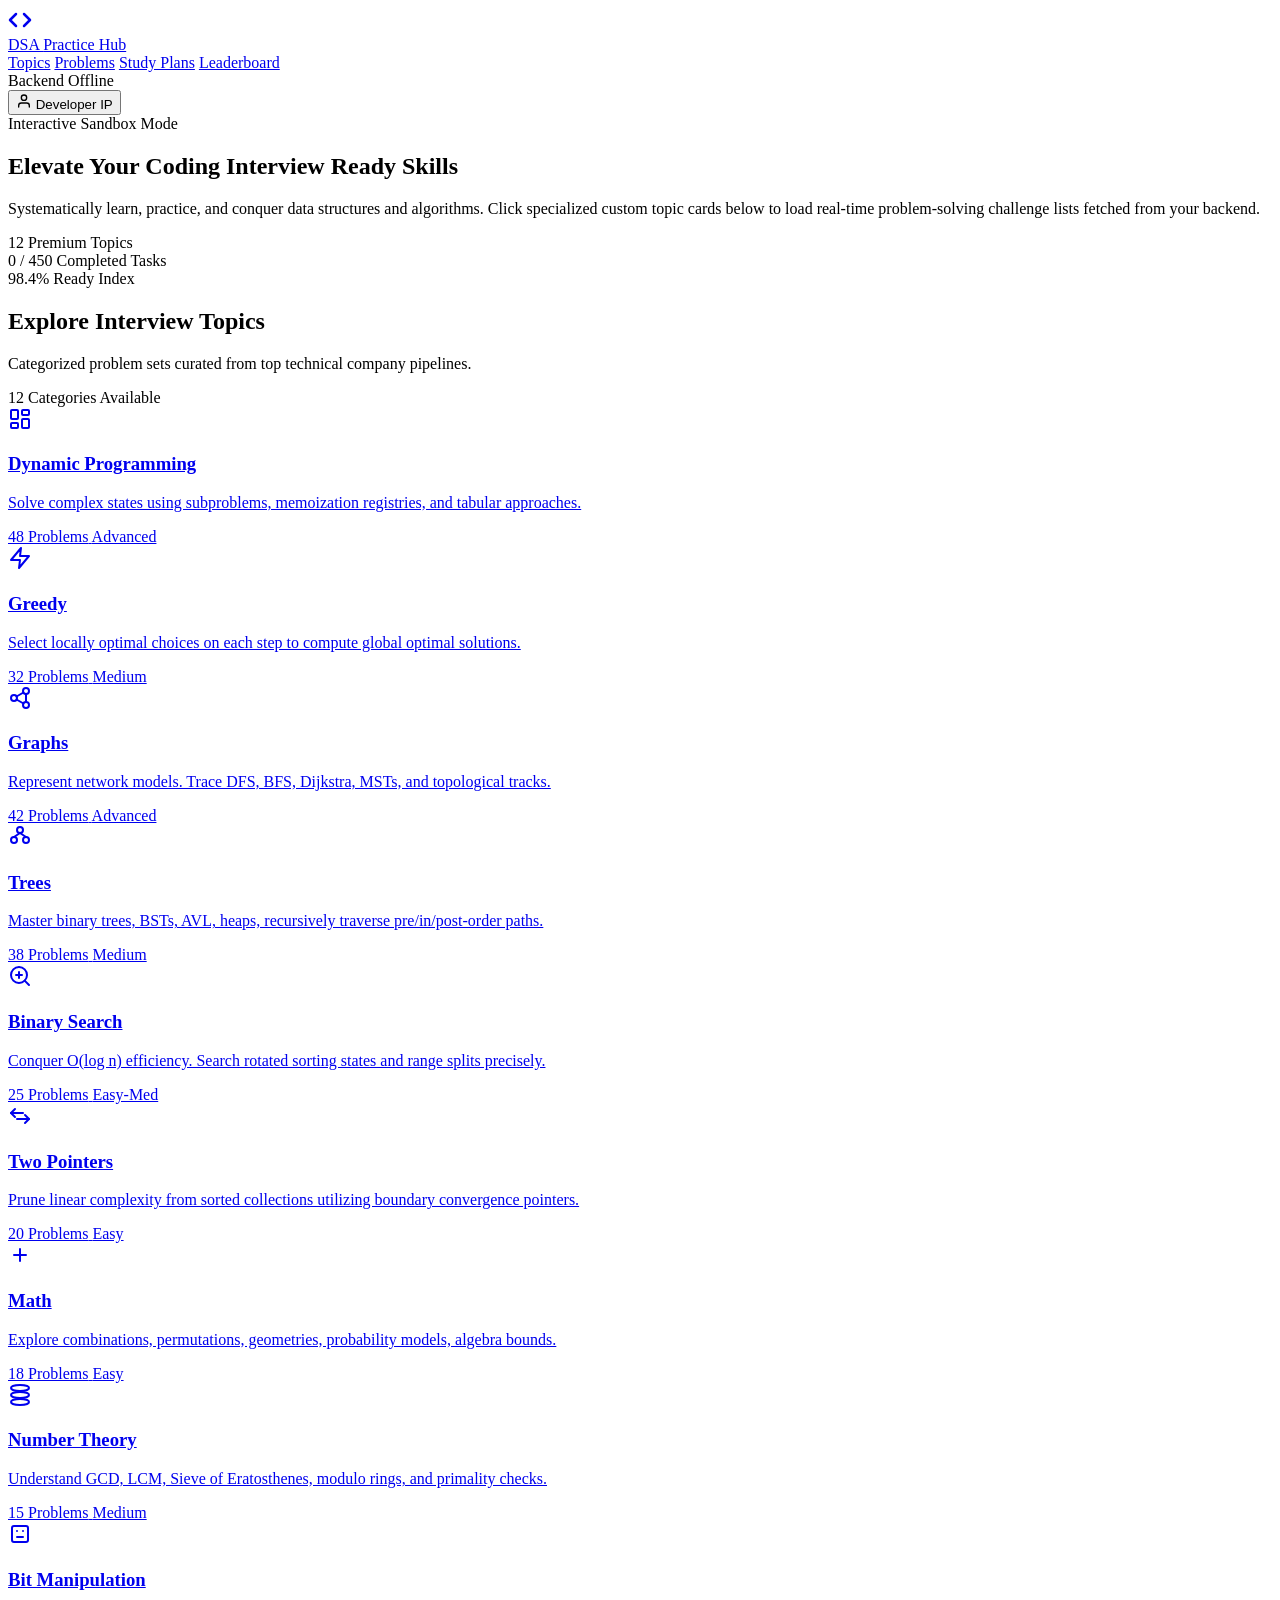
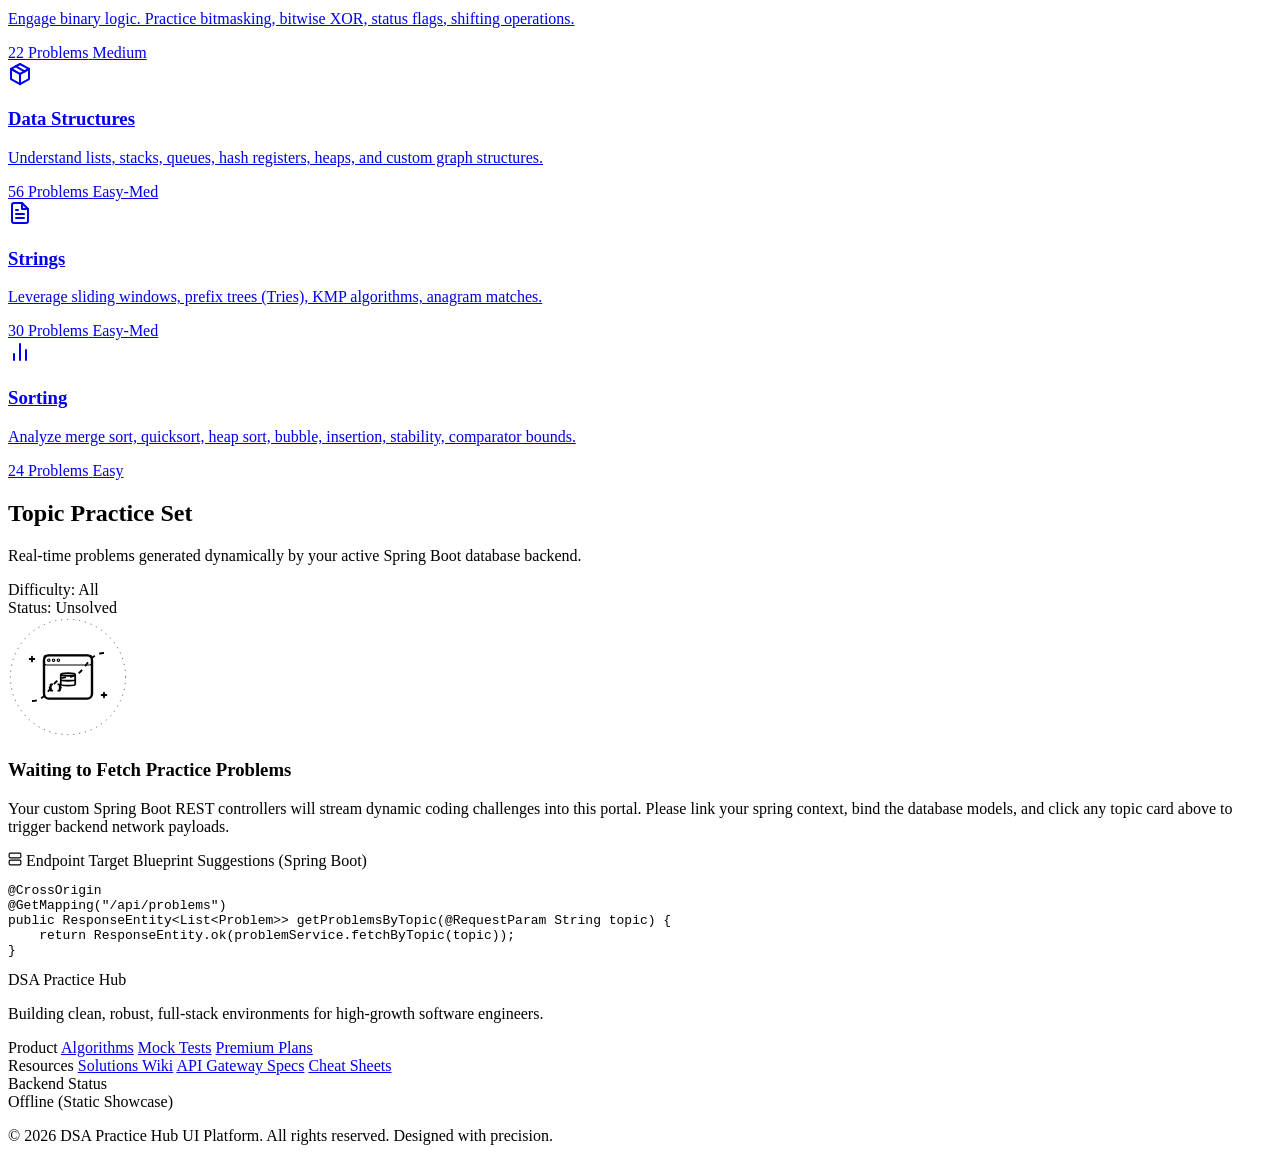
==== src/main/resources/static/index.html @ 8b7b9cf3 "Frontend Loaded" ====
<!DOCTYPE html>
<html lang="en">
<head>
  <meta charset="UTF-8">
  <meta name="viewport" content="width=device-width, initial-scale=1.0">
  <title>DSA Practice Hub | Master Coding Interviews</title>
  <link rel="stylesheet" href="/css/style.css">
  <!-- Google Fonts for elite typography -->
  <link rel="preconnect" href="https://fonts.googleapis.com">
  <link rel="preconnect" href="https://fonts.gstatic.com" crossorigin>
  <link href="https://fonts.googleapis.com/css2?family=Plus+Jakarta+Sans:wght@400;500;600;700;800&family=JetBrains+Mono:wght@400;500;600&display=swap" rel="stylesheet">
</head>
<body>

  <!-- Header Navigation -->
  <header class="app-header" id="app-header">
    <div class="header-container">
      <a href="#" class="logo-link">
        <div class="logo-icon">
          <svg viewBox="0 0 24 24" width="24" height="24" fill="none" stroke="currentColor" stroke-width="2.5" stroke-linecap="round" stroke-linejoin="round">
            <polyline points="16 18 22 12 16 6"></polyline>
            <polyline points="8 6 2 12 8 18"></polyline>
          </svg>
        </div>
        <span class="logo-text">DSA <span class="logo-highlight">Practice Hub</span></span>
      </a>

      <nav class="nav-links">
        <a href="#topics" class="nav-item active">Topics</a>
        <a href="#problems" class="nav-item">Problems</a>
        <a href="#" class="nav-item">Study Plans</a>
        <a href="#" class="nav-item">Leaderboard</a>
      </nav>

      <div class="header-actions">
        <div class="status-indicator">
          <span class="status-dot"></span>
          <span class="status-label">Backend Offline</span>
        </div>
        <button class="action-btn" id="profile-placeholder-btn">
          <svg viewBox="0 0 24 24" width="16" height="16" fill="none" stroke="currentColor" stroke-width="2" stroke-linecap="round" stroke-linejoin="round">
            <path d="M20 21v-2a4 4 0 0 0-4-4H8a4 4 0 0 0-4 4v2"></path>
            <circle cx="12" cy="7" r="4"></circle>
          </svg>
          <span>Developer IP</span>
        </button>
      </div>
    </div>
  </header>

  <!-- Hero Section -->
  <section class="hero-section" id="hero-section">
    <div class="hero-grid-bg"></div>
    <div class="hero-container">
      <div class="hero-badge">
        <span class="badge-dot"></span>
        <span class="badge-text">Interactive Sandbox Mode</span>
      </div>
      <h1 class="hero-title">Elevate Your Coding <span class="text-gradient">Interview Ready</span> Skills</h1>
      <p class="hero-subtitle">Systematically learn, practice, and conquer data structures and algorithms. Click specialized custom topic cards below to load real-time problem-solving challenge lists fetched from your backend.</p>
      
      <div class="hero-metrics">
        <div class="metric-card">
          <span class="metric-value">12</span>
          <span class="metric-label">Premium Topics</span>
        </div>
        <div class="metric-card">
          <span class="metric-value">0 / 450</span>
          <span class="metric-label">Completed Tasks</span>
        </div>
        <div class="metric-card">
          <span class="metric-value">98.4%</span>
          <span class="metric-label">Ready Index</span>
        </div>
      </div>
    </div>
  </section>

  <!-- Main Content Dashboard -->
  <main class="dashboard-main" id="dashboard-main">
    
    <!-- Topics Grid Section -->
    <section class="section-container" id="topics">
      <div class="section-header">
        <div>
          <h2 class="section-title">Explore Interview Topics</h2>
          <p class="section-tagline">Categorized problem sets curated from top technical company pipelines.</p>
        </div>
        <div class="section-badge">12 Categories Available</div>
      </div>

      <div class="topics-grid">
        <!-- 1. Dynamic Programming -->
        <a href="#problems" class="topic-card" id="topic-dp">
          <div class="card-glow"></div>
          <div class="card-icon-wrapper" style="--accent-color: var(--color-blue)">
            <svg viewBox="0 0 24 24" width="24" height="24" fill="none" stroke="currentColor" stroke-width="2" stroke-linecap="round" stroke-linejoin="round">
              <rect x="3" y="3" width="7" height="9" rx="1"></rect>
              <rect x="14" y="3" width="7" height="5" rx="1"></rect>
              <rect x="14" y="12" width="7" height="9" rx="1"></rect>
              <rect x="3" y="16" width="7" height="5" rx="1"></rect>
            </svg>
          </div>
          <h3 class="topic-title">Dynamic Programming</h3>
          <p class="topic-description">Solve complex states using subproblems, memoization registries, and tabular approaches.</p>
          <div class="topic-meta">
            <span class="problem-count">48 Problems</span>
            <span class="difficulty-indicator hard">Advanced</span>
          </div>
        </a>

        <!-- 2. Greedy -->
        <a href="#problems" class="topic-card" id="topic-greedy">
          <div class="card-glow"></div>
          <div class="card-icon-wrapper" style="--accent-color: var(--color-violet)">
            <svg viewBox="0 0 24 24" width="24" height="24" fill="none" stroke="currentColor" stroke-width="2" stroke-linecap="round" stroke-linejoin="round">
              <path d="M13 2L3 14h9l-1 8 10-12h-9l1-8z"></path>
            </svg>
          </div>
          <h3 class="topic-title">Greedy</h3>
          <p class="topic-description">Select locally optimal choices on each step to compute global optimal solutions.</p>
          <div class="topic-meta">
            <span class="problem-count">32 Problems</span>
            <span class="difficulty-indicator medium">Medium</span>
          </div>
        </a>

        <!-- 3. Graphs -->
        <a href="#problems" class="topic-card" id="topic-graphs">
          <div class="card-glow"></div>
          <div class="card-icon-wrapper" style="--accent-color: var(--color-teal)">
            <svg viewBox="0 0 24 24" width="24" height="24" fill="none" stroke="currentColor" stroke-width="2">
              <circle cx="18" cy="5" r="3" stroke-linecap="round" stroke-linejoin="round"></circle>
              <circle cx="6" cy="12" r="3" stroke-linecap="round" stroke-linejoin="round"></circle>
              <circle cx="18" cy="19" r="3" stroke-linecap="round" stroke-linejoin="round"></circle>
              <line x1="8.5" y1="10.5" x2="15.5" y2="6.5" stroke-linecap="round" stroke-linejoin="round"></line>
              <line x1="8.5" y1="13.5" x2="15.5" y2="17.5" stroke-linecap="round" stroke-linejoin="round"></line>
              <line x1="18" y1="8" x2="18" y2="16" stroke-linecap="round" stroke-linejoin="round"></line>
            </svg>
          </div>
          <h3 class="topic-title">Graphs</h3>
          <p class="topic-description">Represent network models. Trace DFS, BFS, Dijkstra, MSTs, and topological tracks.</p>
          <div class="topic-meta">
            <span class="problem-count">42 Problems</span>
            <span class="difficulty-indicator hard">Advanced</span>
          </div>
        </a>

        <!-- 4. Trees -->
        <a href="#problems" class="topic-card" id="topic-trees">
          <div class="card-glow"></div>
          <div class="card-icon-wrapper" style="--accent-color: var(--color-emerald)">
            <svg viewBox="0 0 24 24" width="24" height="24" fill="none" stroke="currentColor" stroke-width="2" stroke-linecap="round" stroke-linejoin="round">
              <circle cx="12" cy="5" r="3"></circle>
              <circle cx="6" cy="15" r="3"></circle>
              <circle cx="18" cy="15" r="3"></circle>
              <line x1="12" y1="8" x2="6" y2="12"></line>
              <line x1="12" y1="8" x2="18" y2="12"></line>
            </svg>
          </div>
          <h3 class="topic-title">Trees</h3>
          <p class="topic-description">Master binary trees, BSTs, AVL, heaps, recursively traverse pre/in/post-order paths.</p>
          <div class="topic-meta">
            <span class="problem-count">38 Problems</span>
            <span class="difficulty-indicator medium">Medium</span>
          </div>
        </a>

        <!-- 5. Binary Search -->
        <a href="#problems" class="topic-card" id="topic-binary-search">
          <div class="card-glow"></div>
          <div class="card-icon-wrapper" style="--accent-color: var(--color-orange)">
            <svg viewBox="0 0 24 24" width="24" height="24" fill="none" stroke="currentColor" stroke-width="2" stroke-linecap="round" stroke-linejoin="round">
              <circle cx="11" cy="11" r="8"></circle>
              <line x1="21" y1="21" x2="16.65" y2="16.65"></line>
              <line x1="11" y1="8" x2="11" y2="14"></line>
              <line x1="8" y1="11" x2="14" y2="11"></line>
            </svg>
          </div>
          <h3 class="topic-title">Binary Search</h3>
          <p class="topic-description">Conquer O(log n) efficiency. Search rotated sorting states and range splits precisely.</p>
          <div class="topic-meta">
            <span class="problem-count">25 Problems</span>
            <span class="difficulty-indicator easy">Easy-Med</span>
          </div>
        </a>

        <!-- 6. Two Pointers -->
        <a href="#problems" class="topic-card" id="topic-two-pointers">
          <div class="card-glow"></div>
          <div class="card-icon-wrapper" style="--accent-color: var(--color-purple)">
            <svg viewBox="0 0 24 24" width="24" height="24" fill="none" stroke="currentColor" stroke-width="2" stroke-linecap="round" stroke-linejoin="round">
              <polyline points="17 11 21 15 17 19"></polyline>
              <line x1="21" y1="15" x2="9" y2="15"></line>
              <polyline points="7 13 3 9 7 5"></polyline>
              <line x1="3" y1="9" x2="15" y2="9"></line>
            </svg>
          </div>
          <h3 class="topic-title">Two Pointers</h3>
          <p class="topic-description">Prune linear complexity from sorted collections utilizing boundary convergence pointers.</p>
          <div class="topic-meta">
            <span class="problem-count">20 Problems</span>
            <span class="difficulty-indicator easy">Easy</span>
          </div>
        </a>

        <!-- 7. Math -->
        <a href="#problems" class="topic-card" id="topic-math">
          <div class="card-glow"></div>
          <div class="card-icon-wrapper" style="--accent-color: var(--color-pink)">
            <svg viewBox="0 0 24 24" width="24" height="24" fill="none" stroke="currentColor" stroke-width="2" stroke-linecap="round" stroke-linejoin="round">
              <line x1="18" y1="12" x2="6" y2="12"></line>
              <line x1="12" y1="6" x2="12" y2="18"></line>
            </svg>
          </div>
          <h3 class="topic-title">Math</h3>
          <p class="topic-description">Explore combinations, permutations, geometries, probability models, algebra bounds.</p>
          <div class="topic-meta">
            <span class="problem-count">18 Problems</span>
            <span class="difficulty-indicator easy">Easy</span>
          </div>
        </a>

        <!-- 8. Number Theory -->
        <a href="#problems" class="topic-card" id="topic-number-theory">
          <div class="card-glow"></div>
          <div class="card-icon-wrapper" style="--accent-color: var(--color-indigo)">
            <svg viewBox="0 0 24 24" width="24" height="24" fill="none" stroke="currentColor" stroke-width="2" stroke-linecap="round" stroke-linejoin="round">
              <ellipse cx="12" cy="5" rx="9" ry="3"></ellipse>
              <ellipse cx="12" cy="12" rx="9" ry="3"></ellipse>
              <ellipse cx="12" cy="19" rx="9" ry="3"></ellipse>
            </svg>
          </div>
          <h3 class="topic-title">Number Theory</h3>
          <p class="topic-description">Understand GCD, LCM, Sieve of Eratosthenes, modulo rings, and primality checks.</p>
          <div class="topic-meta">
            <span class="problem-count">15 Problems</span>
            <span class="difficulty-indicator medium">Medium</span>
          </div>
        </a>

        <!-- 9. Bit Manipulation -->
        <a href="#problems" class="topic-card" id="topic-bit-manipulation">
          <div class="card-glow"></div>
          <div class="card-icon-wrapper" style="--accent-color: var(--color-cyan)">
            <svg viewBox="0 0 24 24" width="24" height="24" fill="none" stroke="currentColor" stroke-width="2" stroke-linecap="round" stroke-linejoin="round">
              <rect x="4" y="4" width="16" height="16" rx="2" ry="2"></rect>
              <line x1="9" y1="9" x2="9.01" y2="9"></line>
              <line x1="15" y1="9" x2="15.01" y2="9"></line>
              <line x1="9" y1="15" x2="15" y2="15"></line>
            </svg>
          </div>
          <h3 class="topic-title">Bit Manipulation</h3>
          <p class="topic-description">Engage binary logic. Practice bitmasking, bitwise XOR, status flags, shifting operations.</p>
          <div class="topic-meta">
            <span class="problem-count">22 Problems</span>
            <span class="difficulty-indicator medium">Medium</span>
          </div>
        </a>

        <!-- 10. Data Structures -->
        <a href="#problems" class="topic-card" id="topic-data-structures">
          <div class="card-glow"></div>
          <div class="card-icon-wrapper" style="--accent-color: var(--color-rose)">
            <svg viewBox="0 0 24 24" width="24" height="24" fill="none" stroke="currentColor" stroke-width="2" stroke-linecap="round" stroke-linejoin="round">
              <line x1="16.5" y1="9.4" x2="7.5" y2="4.21"></line>
              <polygon points="12 22.08 12 12 3 6.92 3 17.08 12 22.08"></polygon>
              <polygon points="12 12 21 6.92 21 17.08 12 22.08"></polygon>
              <polygon points="12 2 3 6.92 12 12 21 6.92 12 2"></polygon>
            </svg>
          </div>
          <h3 class="topic-title">Data Structures</h3>
          <p class="topic-description">Understand lists, stacks, queues, hash registers, heaps, and custom graph structures.</p>
          <div class="topic-meta">
            <span class="problem-count">56 Problems</span>
            <span class="difficulty-indicator easy">Easy-Med</span>
          </div>
        </a>

        <!-- 11. Strings -->
        <a href="#problems" class="topic-card" id="topic-strings">
          <div class="card-glow"></div>
          <div class="card-icon-wrapper" style="--accent-color: var(--color-amber)">
            <svg viewBox="0 0 24 24" width="24" height="24" fill="none" stroke="currentColor" stroke-width="2" stroke-linecap="round" stroke-linejoin="round">
              <path d="M14 2H6a2 2 0 0 0-2 2v16a2 2 0 0 0 2 2h12a2 2 0 0 0 2-2V8z"></path>
              <polyline points="14 2 14 8 20 8"></polyline>
              <line x1="16" y1="13" x2="8" y2="13"></line>
              <line x1="16" y1="17" x2="8" y2="17"></line>
              <polyline points="10 9 9 9 8 9"></polyline>
            </svg>
          </div>
          <h3 class="topic-title">Strings</h3>
          <p class="topic-description">Leverage sliding windows, prefix trees (Tries), KMP algorithms, anagram matches.</p>
          <div class="topic-meta">
            <span class="problem-count">30 Problems</span>
            <span class="difficulty-indicator easy">Easy-Med</span>
          </div>
        </a>

        <!-- 12. Sorting -->
        <a href="#problems" class="topic-card" id="topic-sorting">
          <div class="card-glow"></div>
          <div class="card-icon-wrapper" style="--accent-color: var(--color-fuchsia)">
            <svg viewBox="0 0 24 24" width="24" height="24" fill="none" stroke="currentColor" stroke-width="2" stroke-linecap="round" stroke-linejoin="round">
              <line x1="18" y1="20" x2="18" y2="10"></line>
              <line x1="12" y1="20" x2="12" y2="4"></line>
              <line x1="6" y1="20" x2="6" y2="14"></line>
            </svg>
          </div>
          <h3 class="topic-title">Sorting</h3>
          <p class="topic-description">Analyze merge sort, quicksort, heap sort, bubble, insertion, stability, comparator bounds.</p>
          <div class="topic-meta">
            <span class="problem-count">24 Problems</span>
            <span class="difficulty-indicator easy">Easy</span>
          </div>
        </a>
      </div>
    </section>

    <!-- Empty Problems Container (Where database backend items will fetch and render) -->
    <section class="section-container" id="problems">
      <div class="section-header">
        <div>
          <h2 class="section-title">Topic Practice Set</h2>
          <p class="section-tagline">Real-time problems generated dynamically by your active Spring Boot database backend.</p>
        </div>
        <div class="problems-filter-bar">
          <div class="filter-badge passive">Difficulty: All</div>
          <div class="filter-badge passive">Status: Unsolved</div>
        </div>
      </div>

      <div class="problems-view-box">
        <div class="empty-state-card">
          <div class="empty-illustration">
            <!-- Modern code terminal illustration with connectivity lines -->
            <svg viewBox="0 0 100 100" width="120" height="120" fill="none" stroke="currentColor" class="illustration-svg">
              <!-- Grid background -->
              <circle cx="50" cy="50" r="48" stroke="var(--border-color)" stroke-dasharray="1 4" stroke-width="0.5"></circle>
              <!-- Wire connection lines -->
              <path d="M20 70 C 35 70, 35 50, 50 50" stroke="var(--text-muted)" stroke-dasharray="4 4" stroke-width="1.5"></path>
              <path d="M80 30 C 65 30, 65 50, 50 50" stroke="var(--text-muted)" stroke-dasharray="4 4" stroke-width="1.5"></path>
              
              <!-- Center Terminal Card -->
              <rect x="30" y="32" width="40" height="36" rx="4" fill="var(--bg-card)" stroke="var(--accent-dim)" stroke-width="2"></rect>
              <rect x="30" y="32" width="40" height="8" rx="2" fill="var(--bg-subtle)"></rect>
              <circle cx="34" cy="36" r="1" fill="var(--color-rose)"></circle>
              <circle cx="38" cy="36" r="1" fill="var(--color-orange)"></circle>
              <circle cx="42" cy="36" r="1" fill="var(--color-emerald)"></circle>
              
              <!-- Symbolic Database Cylinder representing the Spring Boot backend -->
              <g transform="translate(42, 45)">
                <path d="M2 3 C 2 1.5, 14 1.5, 14 3 C 14 4.5, 2 4.5, 2 3" stroke="var(--accent-bright)" stroke-width="1.5" fill="none"></path>
                <path d="M2 3 L 2 11 C 2 12.5, 14 12.5, 14 11 L 14 3" stroke="var(--accent-bright)" stroke-width="1.5" fill="none"></path>
                <path d="M2 7 C 2 8.5, 14 8.5, 14 7" stroke="var(--accent-bright)" stroke-width="1.5" fill="none"></path>
              </g>
              
              <!-- Code brackets -->
              <text x="34" y="60" font-family="monospace" font-size="6" fill="var(--accent-bright)" font-weight="bold">{ }</text>
              <!-- Sparkles -->
              <path d="M78 65 L 82 65 M 80 63 L 80 67" stroke="var(--color-orange)" stroke-width="1.5" stroke-linecap="round"></path>
              <path d="M18 35 L 22 35 M 20 33 L 20 37" stroke="var(--color-blue)" stroke-width="1.5" stroke-linecap="round"></path>
            </svg>
          </div>
          
          <h3 class="empty-title">Waiting to Fetch Practice Problems</h3>
          <p class="empty-description">
            Your custom Spring Boot REST controllers will stream dynamic coding challenges into this portal. Please link your spring context, bind the database models, and click any topic card above to trigger backend network payloads.
          </p>
          
          <div class="backend-instruction-box">
            <div class="box-header">
              <svg viewBox="0 0 24 24" width="14" height="14" fill="none" stroke="currentColor" stroke-width="2">
                <rect x="2" y="2" width="20" height="8" rx="2" ry="2"></rect>
                <rect x="2" y="14" width="20" height="8" rx="2" ry="2"></rect>
                <line x1="6" y1="6" x2="6.01" y2="6"></line>
                <line x1="6" y1="18" x2="6.01" y2="18"></line>
              </svg>
              <span>Endpoint Target Blueprint Suggestions (Spring Boot)</span>
            </div>
            <div class="code-snippet-block">
<pre><code><span class="code-annotation">@CrossOrigin</span>
<span class="code-keyword">@GetMapping</span>(<span class="code-string">"/api/problems"</span>)
<span class="code-keyword">public</span> ResponseEntity&lt;List&lt;Problem&gt;&gt; <span class="code-function">getProblemsByTopic</span>(<span class="code-annotation">@RequestParam</span> String topic) {
    <span class="code-keyword">return</span> ResponseEntity.ok(problemService.fetchByTopic(topic));
}</code></pre>
            </div>
          </div>
        </div>
      </div>
    </section>

  </main>

  <!-- Footer Navigation Details -->
  <footer class="app-footer">
    <div class="footer-container">
      <div class="footer-branding">
        <span class="logo-text footer-logo">DSA <span class="logo-highlight">Practice Hub</span></span>
        <p class="footer-tagline">Building clean, robust, full-stack environments for high-growth software engineers.</p>
      </div>
      <div class="footer-links">
        <div class="footer-col">
          <span class="col-title">Product</span>
          <a href="#" class="footer-link">Algorithms</a>
          <a href="#" class="footer-link">Mock Tests</a>
          <a href="#" class="footer-link">Premium Plans</a>
        </div>
        <div class="footer-col">
          <span class="col-title">Resources</span>
          <a href="#" class="footer-link">Solutions Wiki</a>
          <a href="#" class="footer-link">API Gateway Specs</a>
          <a href="#" class="footer-link">Cheat Sheets</a>
        </div>
        <div class="footer-col">
          <span class="col-title">Backend Status</span>
          <div class="status-indicator">
            <span class="status-dot"></span>
            <span class="status-label">Offline (Static Showcase)</span>
          </div>
        </div>
      </div>
    </div>
    <div class="footer-bottom">
      <p>&copy; 2026 DSA Practice Hub UI Platform. All rights reserved. Designed with precision.</p>
    </div>
  </footer>

</body>
</html>
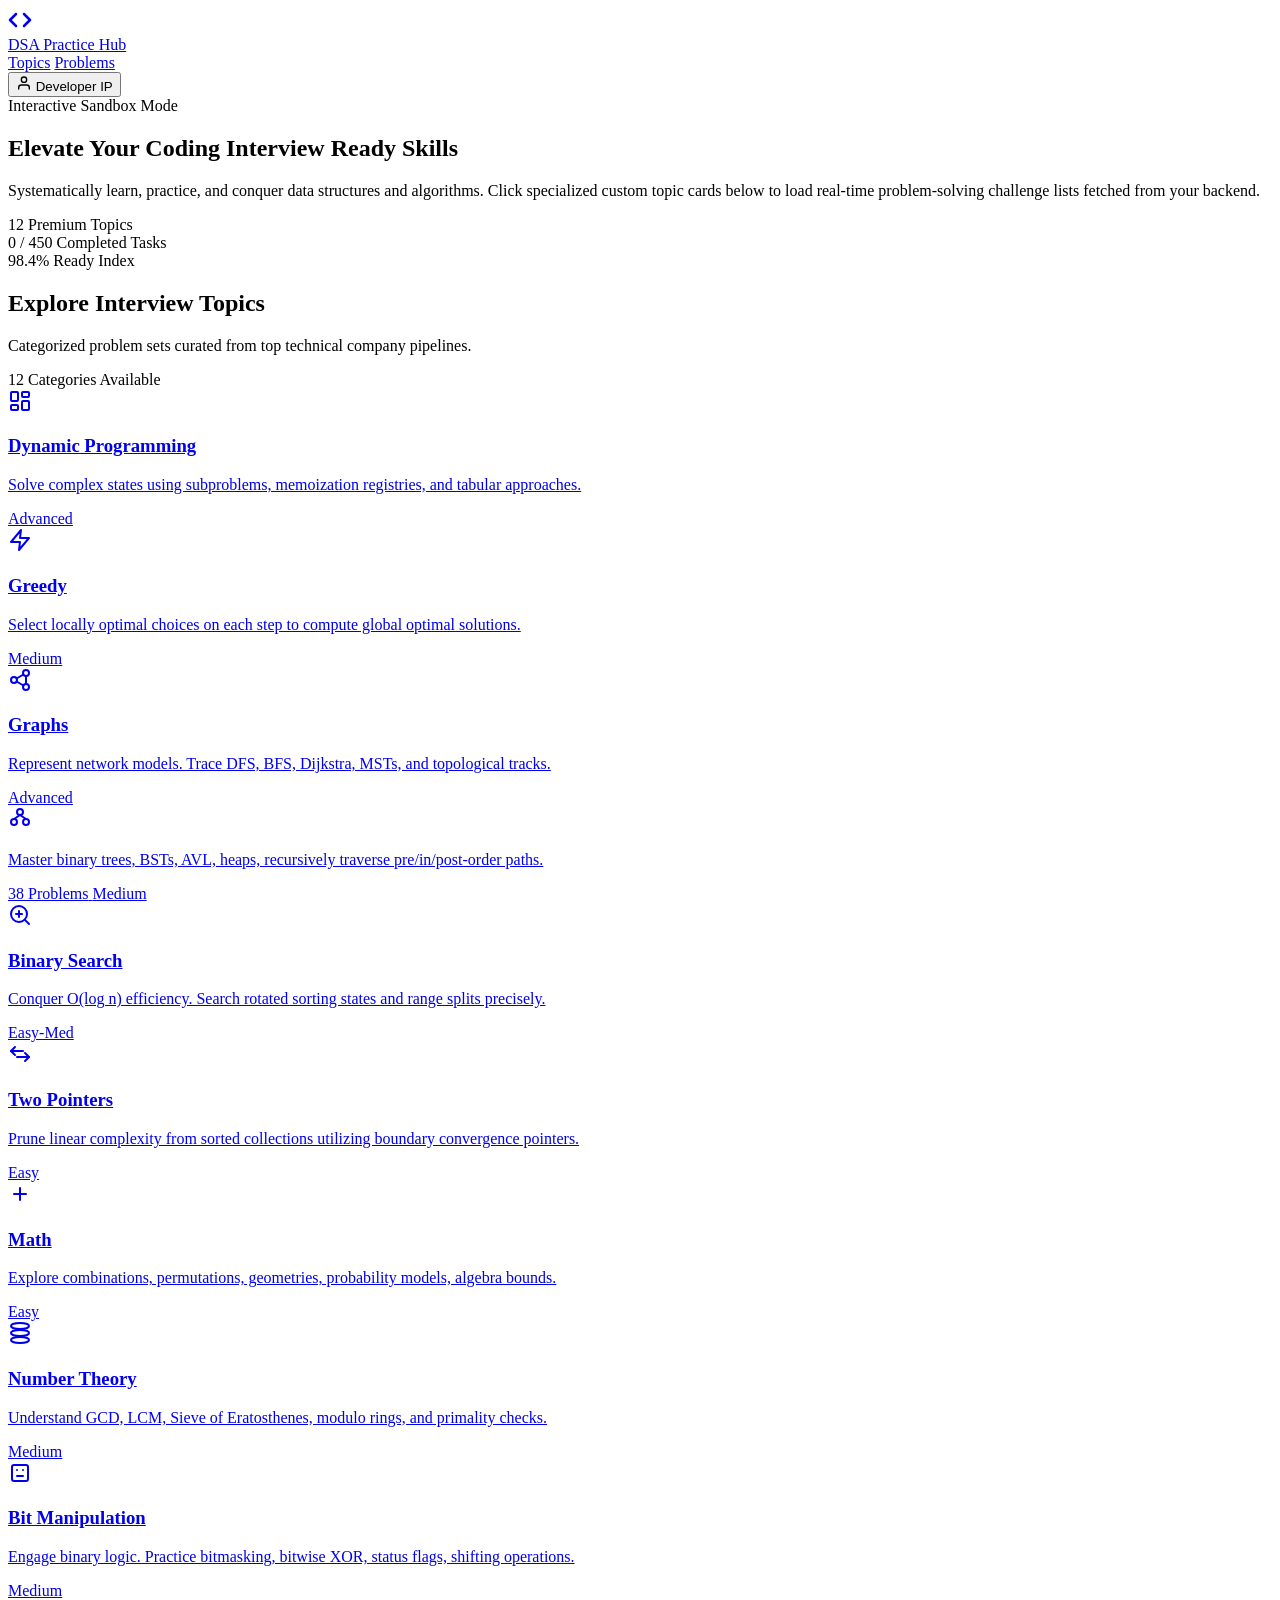
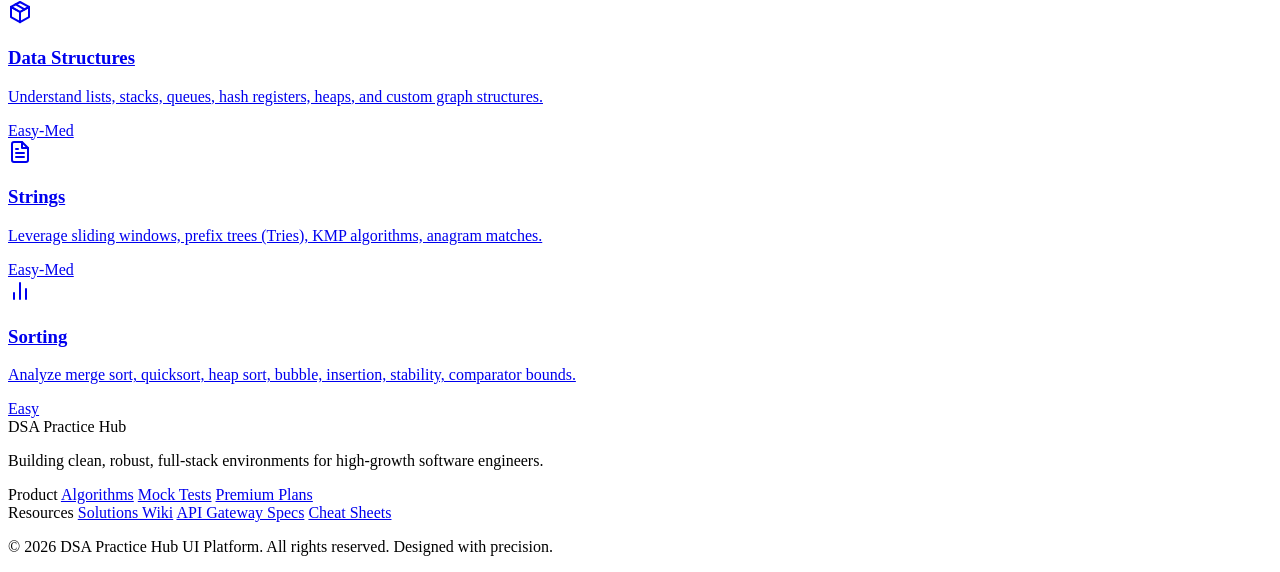
==== commit aac8eff0: "Frontend Organised" ====
--- a/src/main/resources/static/index.html
+++ b/src/main/resources/static/index.html
@@ -26,17 +26,11 @@
       </a>
 
       <nav class="nav-links">
-        <a href="#topics" class="nav-item active">Topics</a>
-        <a href="#problems" class="nav-item">Problems</a>
-        <a href="#" class="nav-item">Study Plans</a>
-        <a href="#" class="nav-item">Leaderboard</a>
+        <a href="/" class="nav-item active">Topics</a>
+        <a href="/problems.html" class="nav-item">Problems</a>
       </nav>
 
       <div class="header-actions">
-        <div class="status-indicator">
-          <span class="status-dot"></span>
-          <span class="status-label">Backend Offline</span>
-        </div>
         <button class="action-btn" id="profile-placeholder-btn">
           <svg viewBox="0 0 24 24" width="16" height="16" fill="none" stroke="currentColor" stroke-width="2" stroke-linecap="round" stroke-linejoin="round">
             <path d="M20 21v-2a4 4 0 0 0-4-4H8a4 4 0 0 0-4 4v2"></path>
@@ -91,7 +85,7 @@
 
       <div class="topics-grid">
         <!-- 1. Dynamic Programming -->
-        <a href="#problems" class="topic-card" id="topic-dp">
+        <a href="/dynamic-programming.html" class="topic-card" id="topic-dp">
           <div class="card-glow"></div>
           <div class="card-icon-wrapper" style="--accent-color: var(--color-blue)">
             <svg viewBox="0 0 24 24" width="24" height="24" fill="none" stroke="currentColor" stroke-width="2" stroke-linecap="round" stroke-linejoin="round">
@@ -104,13 +98,12 @@
           <h3 class="topic-title">Dynamic Programming</h3>
           <p class="topic-description">Solve complex states using subproblems, memoization registries, and tabular approaches.</p>
           <div class="topic-meta">
-            <span class="problem-count">48 Problems</span>
             <span class="difficulty-indicator hard">Advanced</span>
           </div>
         </a>
 
         <!-- 2. Greedy -->
-        <a href="#problems" class="topic-card" id="topic-greedy">
+        <a href="/greedy.html" class="topic-card" id="topic-greedy">
           <div class="card-glow"></div>
           <div class="card-icon-wrapper" style="--accent-color: var(--color-violet)">
             <svg viewBox="0 0 24 24" width="24" height="24" fill="none" stroke="currentColor" stroke-width="2" stroke-linecap="round" stroke-linejoin="round">
@@ -120,13 +113,12 @@
           <h3 class="topic-title">Greedy</h3>
           <p class="topic-description">Select locally optimal choices on each step to compute global optimal solutions.</p>
           <div class="topic-meta">
-            <span class="problem-count">32 Problems</span>
             <span class="difficulty-indicator medium">Medium</span>
           </div>
         </a>
 
         <!-- 3. Graphs -->
-        <a href="#problems" class="topic-card" id="topic-graphs">
+        <a href="/graphs.html" class="topic-card" id="topic-graphs">
           <div class="card-glow"></div>
           <div class="card-icon-wrapper" style="--accent-color: var(--color-teal)">
             <svg viewBox="0 0 24 24" width="24" height="24" fill="none" stroke="currentColor" stroke-width="2">
@@ -141,13 +133,12 @@
           <h3 class="topic-title">Graphs</h3>
           <p class="topic-description">Represent network models. Trace DFS, BFS, Dijkstra, MSTs, and topological tracks.</p>
           <div class="topic-meta">
-            <span class="problem-count">42 Problems</span>
             <span class="difficulty-indicator hard">Advanced</span>
           </div>
         </a>
 
         <!-- 4. Trees -->
-        <a href="#problems" class="topic-card" id="topic-trees">
+        <a href="/trees.html" class="topic-card" id="topic-trees">
           <div class="card-glow"></div>
           <div class="card-icon-wrapper" style="--accent-color: var(--color-emerald)">
             <svg viewBox="0 0 24 24" width="24" height="24" fill="none" stroke="currentColor" stroke-width="2" stroke-linecap="round" stroke-linejoin="round">
@@ -158,7 +149,6 @@
               <line x1="12" y1="8" x2="18" y2="12"></line>
             </svg>
           </div>
-          <h3 class="topic-title">Trees</h3>
           <p class="topic-description">Master binary trees, BSTs, AVL, heaps, recursively traverse pre/in/post-order paths.</p>
           <div class="topic-meta">
             <span class="problem-count">38 Problems</span>
@@ -167,7 +157,7 @@
         </a>
 
         <!-- 5. Binary Search -->
-        <a href="#problems" class="topic-card" id="topic-binary-search">
+        <a href="/binary-search.html" class="topic-card" id="topic-binary-search">
           <div class="card-glow"></div>
           <div class="card-icon-wrapper" style="--accent-color: var(--color-orange)">
             <svg viewBox="0 0 24 24" width="24" height="24" fill="none" stroke="currentColor" stroke-width="2" stroke-linecap="round" stroke-linejoin="round">
@@ -180,13 +170,12 @@
           <h3 class="topic-title">Binary Search</h3>
           <p class="topic-description">Conquer O(log n) efficiency. Search rotated sorting states and range splits precisely.</p>
           <div class="topic-meta">
-            <span class="problem-count">25 Problems</span>
             <span class="difficulty-indicator easy">Easy-Med</span>
           </div>
         </a>
 
         <!-- 6. Two Pointers -->
-        <a href="#problems" class="topic-card" id="topic-two-pointers">
+        <a href="/two-pointers.html" class="topic-card" id="topic-two-pointers">
           <div class="card-glow"></div>
           <div class="card-icon-wrapper" style="--accent-color: var(--color-purple)">
             <svg viewBox="0 0 24 24" width="24" height="24" fill="none" stroke="currentColor" stroke-width="2" stroke-linecap="round" stroke-linejoin="round">
@@ -199,13 +188,12 @@
           <h3 class="topic-title">Two Pointers</h3>
           <p class="topic-description">Prune linear complexity from sorted collections utilizing boundary convergence pointers.</p>
           <div class="topic-meta">
-            <span class="problem-count">20 Problems</span>
             <span class="difficulty-indicator easy">Easy</span>
           </div>
         </a>
 
         <!-- 7. Math -->
-        <a href="#problems" class="topic-card" id="topic-math">
+        <a href="/math.html" class="topic-card" id="topic-math">
           <div class="card-glow"></div>
           <div class="card-icon-wrapper" style="--accent-color: var(--color-pink)">
             <svg viewBox="0 0 24 24" width="24" height="24" fill="none" stroke="currentColor" stroke-width="2" stroke-linecap="round" stroke-linejoin="round">
@@ -216,13 +204,12 @@
           <h3 class="topic-title">Math</h3>
           <p class="topic-description">Explore combinations, permutations, geometries, probability models, algebra bounds.</p>
           <div class="topic-meta">
-            <span class="problem-count">18 Problems</span>
             <span class="difficulty-indicator easy">Easy</span>
           </div>
         </a>
 
         <!-- 8. Number Theory -->
-        <a href="#problems" class="topic-card" id="topic-number-theory">
+        <a href="/number-theory.html" class="topic-card" id="topic-number-theory">
           <div class="card-glow"></div>
           <div class="card-icon-wrapper" style="--accent-color: var(--color-indigo)">
             <svg viewBox="0 0 24 24" width="24" height="24" fill="none" stroke="currentColor" stroke-width="2" stroke-linecap="round" stroke-linejoin="round">
@@ -234,13 +221,12 @@
           <h3 class="topic-title">Number Theory</h3>
           <p class="topic-description">Understand GCD, LCM, Sieve of Eratosthenes, modulo rings, and primality checks.</p>
           <div class="topic-meta">
-            <span class="problem-count">15 Problems</span>
             <span class="difficulty-indicator medium">Medium</span>
           </div>
         </a>
 
         <!-- 9. Bit Manipulation -->
-        <a href="#problems" class="topic-card" id="topic-bit-manipulation">
+        <a href="/bit-manipulation.html" class="topic-card" id="topic-bit-manipulation">
           <div class="card-glow"></div>
           <div class="card-icon-wrapper" style="--accent-color: var(--color-cyan)">
             <svg viewBox="0 0 24 24" width="24" height="24" fill="none" stroke="currentColor" stroke-width="2" stroke-linecap="round" stroke-linejoin="round">
@@ -253,13 +239,12 @@
           <h3 class="topic-title">Bit Manipulation</h3>
           <p class="topic-description">Engage binary logic. Practice bitmasking, bitwise XOR, status flags, shifting operations.</p>
           <div class="topic-meta">
-            <span class="problem-count">22 Problems</span>
             <span class="difficulty-indicator medium">Medium</span>
           </div>
         </a>
 
         <!-- 10. Data Structures -->
-        <a href="#problems" class="topic-card" id="topic-data-structures">
+        <a href="/data-structures.html" class="topic-card" id="topic-data-structures">
           <div class="card-glow"></div>
           <div class="card-icon-wrapper" style="--accent-color: var(--color-rose)">
             <svg viewBox="0 0 24 24" width="24" height="24" fill="none" stroke="currentColor" stroke-width="2" stroke-linecap="round" stroke-linejoin="round">
@@ -272,13 +257,12 @@
           <h3 class="topic-title">Data Structures</h3>
           <p class="topic-description">Understand lists, stacks, queues, hash registers, heaps, and custom graph structures.</p>
           <div class="topic-meta">
-            <span class="problem-count">56 Problems</span>
             <span class="difficulty-indicator easy">Easy-Med</span>
           </div>
         </a>
 
         <!-- 11. Strings -->
-        <a href="#problems" class="topic-card" id="topic-strings">
+        <a href="/strings.html" class="topic-card" id="topic-strings">
           <div class="card-glow"></div>
           <div class="card-icon-wrapper" style="--accent-color: var(--color-amber)">
             <svg viewBox="0 0 24 24" width="24" height="24" fill="none" stroke="currentColor" stroke-width="2" stroke-linecap="round" stroke-linejoin="round">
@@ -292,13 +276,12 @@
           <h3 class="topic-title">Strings</h3>
           <p class="topic-description">Leverage sliding windows, prefix trees (Tries), KMP algorithms, anagram matches.</p>
           <div class="topic-meta">
-            <span class="problem-count">30 Problems</span>
             <span class="difficulty-indicator easy">Easy-Med</span>
           </div>
         </a>
 
         <!-- 12. Sorting -->
-        <a href="#problems" class="topic-card" id="topic-sorting">
+        <a href="/sorting.html" class="topic-card" id="topic-sorting">
           <div class="card-glow"></div>
           <div class="card-icon-wrapper" style="--accent-color: var(--color-fuchsia)">
             <svg viewBox="0 0 24 24" width="24" height="24" fill="none" stroke="currentColor" stroke-width="2" stroke-linecap="round" stroke-linejoin="round">
@@ -310,83 +293,9 @@
           <h3 class="topic-title">Sorting</h3>
           <p class="topic-description">Analyze merge sort, quicksort, heap sort, bubble, insertion, stability, comparator bounds.</p>
           <div class="topic-meta">
-            <span class="problem-count">24 Problems</span>
             <span class="difficulty-indicator easy">Easy</span>
           </div>
         </a>
-      </div>
-    </section>
-
-    <!-- Empty Problems Container (Where database backend items will fetch and render) -->
-    <section class="section-container" id="problems">
-      <div class="section-header">
-        <div>
-          <h2 class="section-title">Topic Practice Set</h2>
-          <p class="section-tagline">Real-time problems generated dynamically by your active Spring Boot database backend.</p>
-        </div>
-        <div class="problems-filter-bar">
-          <div class="filter-badge passive">Difficulty: All</div>
-          <div class="filter-badge passive">Status: Unsolved</div>
-        </div>
-      </div>
-
-      <div class="problems-view-box">
-        <div class="empty-state-card">
-          <div class="empty-illustration">
-            <!-- Modern code terminal illustration with connectivity lines -->
-            <svg viewBox="0 0 100 100" width="120" height="120" fill="none" stroke="currentColor" class="illustration-svg">
-              <!-- Grid background -->
-              <circle cx="50" cy="50" r="48" stroke="var(--border-color)" stroke-dasharray="1 4" stroke-width="0.5"></circle>
-              <!-- Wire connection lines -->
-              <path d="M20 70 C 35 70, 35 50, 50 50" stroke="var(--text-muted)" stroke-dasharray="4 4" stroke-width="1.5"></path>
-              <path d="M80 30 C 65 30, 65 50, 50 50" stroke="var(--text-muted)" stroke-dasharray="4 4" stroke-width="1.5"></path>
-              
-              <!-- Center Terminal Card -->
-              <rect x="30" y="32" width="40" height="36" rx="4" fill="var(--bg-card)" stroke="var(--accent-dim)" stroke-width="2"></rect>
-              <rect x="30" y="32" width="40" height="8" rx="2" fill="var(--bg-subtle)"></rect>
-              <circle cx="34" cy="36" r="1" fill="var(--color-rose)"></circle>
-              <circle cx="38" cy="36" r="1" fill="var(--color-orange)"></circle>
-              <circle cx="42" cy="36" r="1" fill="var(--color-emerald)"></circle>
-              
-              <!-- Symbolic Database Cylinder representing the Spring Boot backend -->
-              <g transform="translate(42, 45)">
-                <path d="M2 3 C 2 1.5, 14 1.5, 14 3 C 14 4.5, 2 4.5, 2 3" stroke="var(--accent-bright)" stroke-width="1.5" fill="none"></path>
-                <path d="M2 3 L 2 11 C 2 12.5, 14 12.5, 14 11 L 14 3" stroke="var(--accent-bright)" stroke-width="1.5" fill="none"></path>
-                <path d="M2 7 C 2 8.5, 14 8.5, 14 7" stroke="var(--accent-bright)" stroke-width="1.5" fill="none"></path>
-              </g>
-              
-              <!-- Code brackets -->
-              <text x="34" y="60" font-family="monospace" font-size="6" fill="var(--accent-bright)" font-weight="bold">{ }</text>
-              <!-- Sparkles -->
-              <path d="M78 65 L 82 65 M 80 63 L 80 67" stroke="var(--color-orange)" stroke-width="1.5" stroke-linecap="round"></path>
-              <path d="M18 35 L 22 35 M 20 33 L 20 37" stroke="var(--color-blue)" stroke-width="1.5" stroke-linecap="round"></path>
-            </svg>
-          </div>
-          
-          <h3 class="empty-title">Waiting to Fetch Practice Problems</h3>
-          <p class="empty-description">
-            Your custom Spring Boot REST controllers will stream dynamic coding challenges into this portal. Please link your spring context, bind the database models, and click any topic card above to trigger backend network payloads.
-          </p>
-          
-          <div class="backend-instruction-box">
-            <div class="box-header">
-              <svg viewBox="0 0 24 24" width="14" height="14" fill="none" stroke="currentColor" stroke-width="2">
-                <rect x="2" y="2" width="20" height="8" rx="2" ry="2"></rect>
-                <rect x="2" y="14" width="20" height="8" rx="2" ry="2"></rect>
-                <line x1="6" y1="6" x2="6.01" y2="6"></line>
-                <line x1="6" y1="18" x2="6.01" y2="18"></line>
-              </svg>
-              <span>Endpoint Target Blueprint Suggestions (Spring Boot)</span>
-            </div>
-            <div class="code-snippet-block">
-<pre><code><span class="code-annotation">@CrossOrigin</span>
-<span class="code-keyword">@GetMapping</span>(<span class="code-string">"/api/problems"</span>)
-<span class="code-keyword">public</span> ResponseEntity&lt;List&lt;Problem&gt;&gt; <span class="code-function">getProblemsByTopic</span>(<span class="code-annotation">@RequestParam</span> String topic) {
-    <span class="code-keyword">return</span> ResponseEntity.ok(problemService.fetchByTopic(topic));
-}</code></pre>
-            </div>
-          </div>
-        </div>
       </div>
     </section>
 
@@ -412,13 +321,6 @@
           <a href="#" class="footer-link">API Gateway Specs</a>
           <a href="#" class="footer-link">Cheat Sheets</a>
         </div>
-        <div class="footer-col">
-          <span class="col-title">Backend Status</span>
-          <div class="status-indicator">
-            <span class="status-dot"></span>
-            <span class="status-label">Offline (Static Showcase)</span>
-          </div>
-        </div>
       </div>
     </div>
     <div class="footer-bottom">
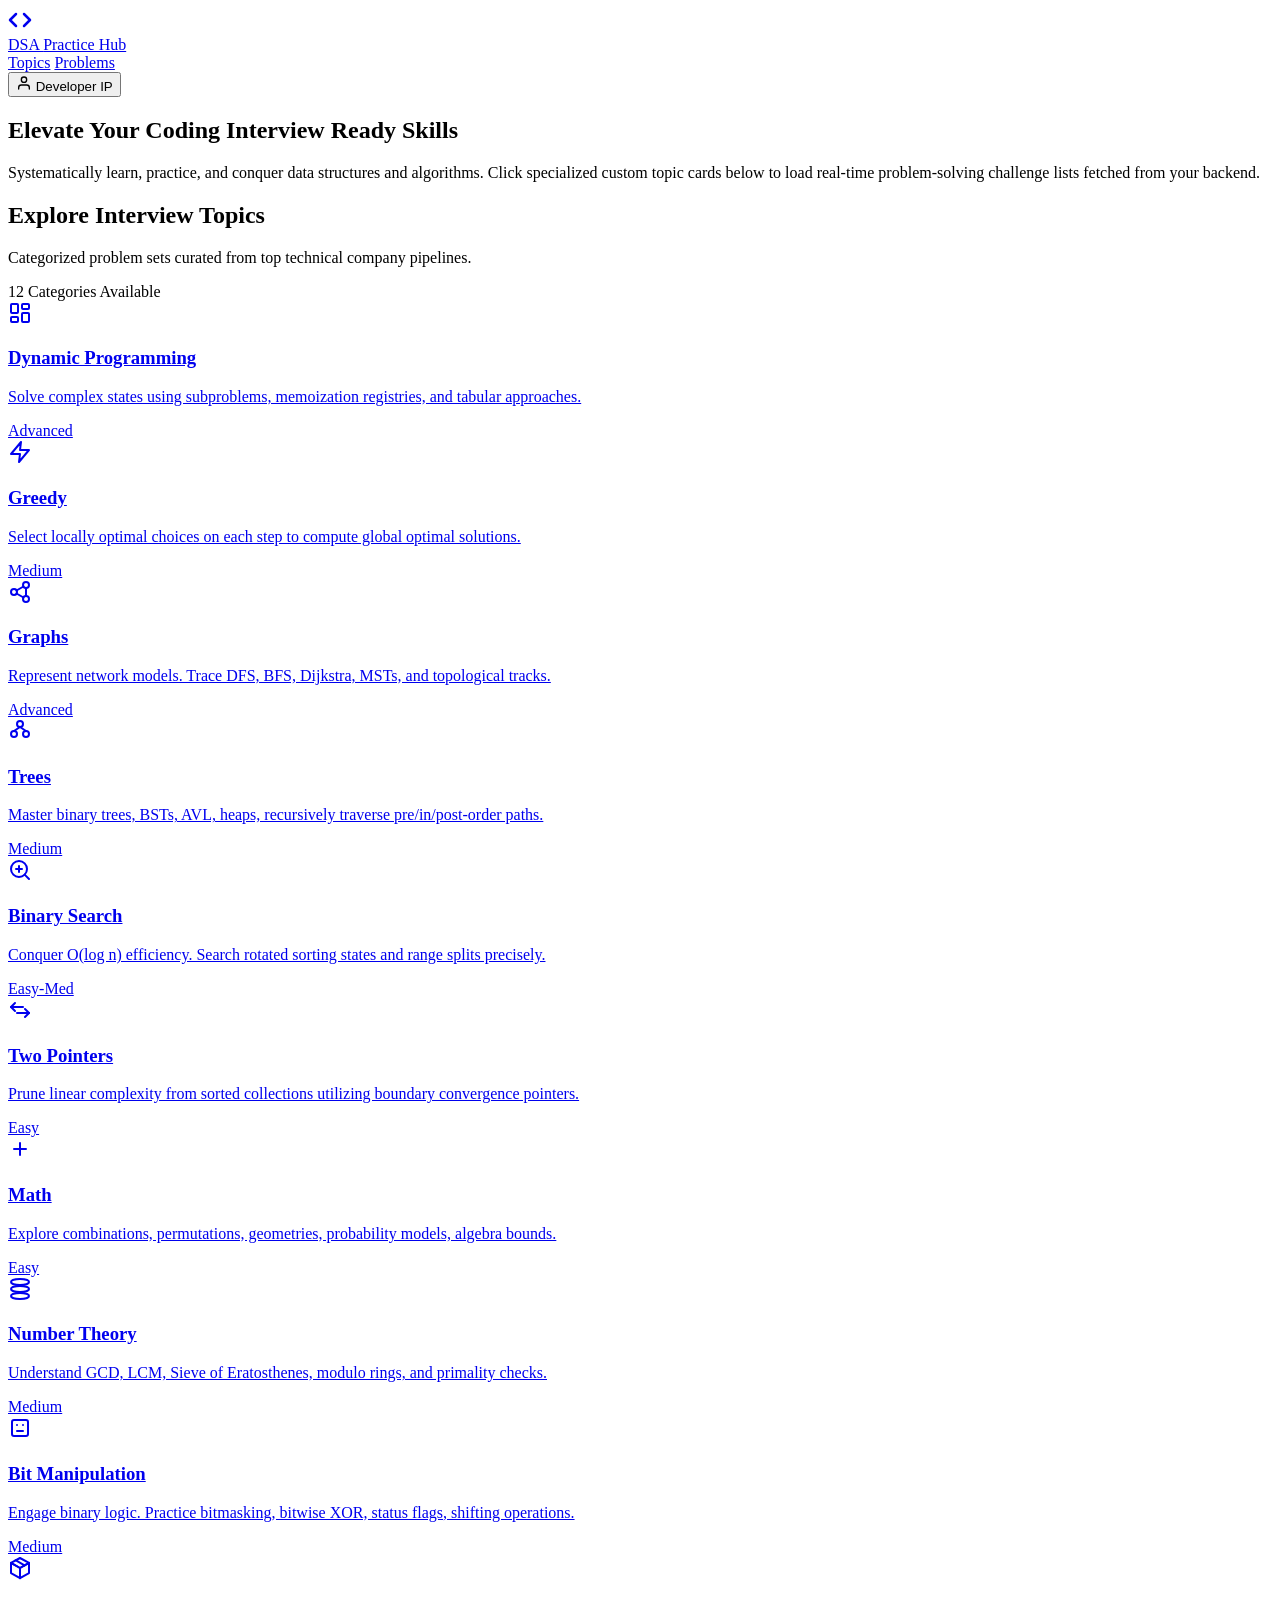
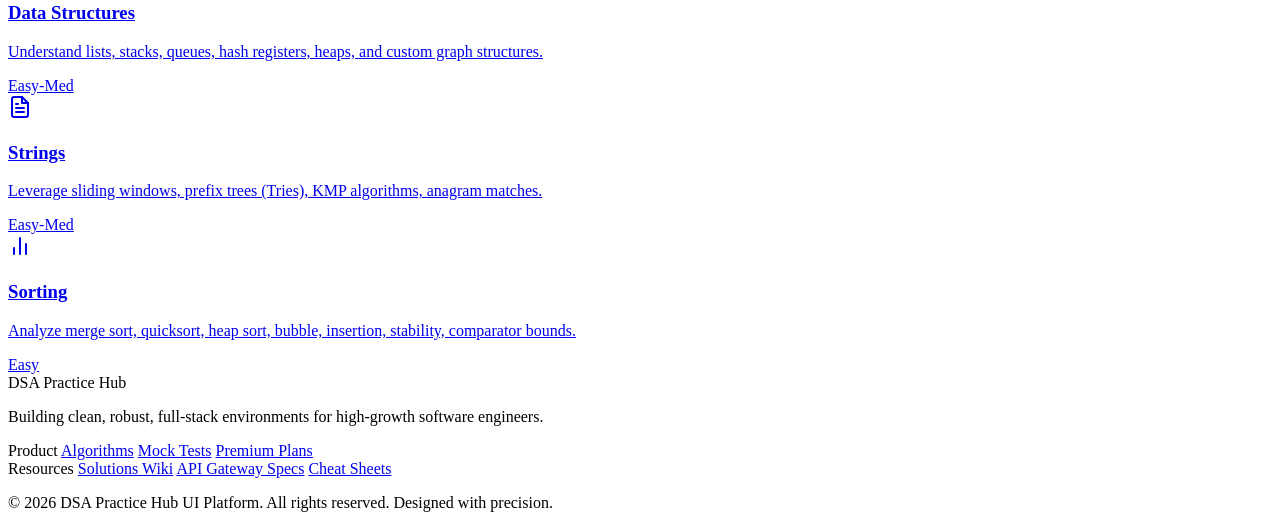
==== commit 883d5fbf: "Frontend setup" ====
--- a/src/main/resources/static/index.html
+++ b/src/main/resources/static/index.html
@@ -46,26 +46,9 @@
   <section class="hero-section" id="hero-section">
     <div class="hero-grid-bg"></div>
     <div class="hero-container">
-      <div class="hero-badge">
-        <span class="badge-dot"></span>
-        <span class="badge-text">Interactive Sandbox Mode</span>
-      </div>
       <h1 class="hero-title">Elevate Your Coding <span class="text-gradient">Interview Ready</span> Skills</h1>
       <p class="hero-subtitle">Systematically learn, practice, and conquer data structures and algorithms. Click specialized custom topic cards below to load real-time problem-solving challenge lists fetched from your backend.</p>
       
-      <div class="hero-metrics">
-        <div class="metric-card">
-          <span class="metric-value">12</span>
-          <span class="metric-label">Premium Topics</span>
-        </div>
-        <div class="metric-card">
-          <span class="metric-value">0 / 450</span>
-          <span class="metric-label">Completed Tasks</span>
-        </div>
-        <div class="metric-card">
-          <span class="metric-value">98.4%</span>
-          <span class="metric-label">Ready Index</span>
-        </div>
       </div>
     </div>
   </section>
@@ -85,7 +68,7 @@
 
       <div class="topics-grid">
         <!-- 1. Dynamic Programming -->
-        <a href="/dynamic-programming.html" class="topic-card" id="topic-dp">
+        <a href="/dynamic-programming.html" onClick="loadTopic('dynamic-programming')" class="topic-card" id="topic-dp">
           <div class="card-glow"></div>
           <div class="card-icon-wrapper" style="--accent-color: var(--color-blue)">
             <svg viewBox="0 0 24 24" width="24" height="24" fill="none" stroke="currentColor" stroke-width="2" stroke-linecap="round" stroke-linejoin="round">
@@ -103,7 +86,7 @@
         </a>
 
         <!-- 2. Greedy -->
-        <a href="/greedy.html" class="topic-card" id="topic-greedy">
+        <a href="/greedy.html" onClick="loadTopic('greedy')" class="topic-card" id="topic-greedy">
           <div class="card-glow"></div>
           <div class="card-icon-wrapper" style="--accent-color: var(--color-violet)">
             <svg viewBox="0 0 24 24" width="24" height="24" fill="none" stroke="currentColor" stroke-width="2" stroke-linecap="round" stroke-linejoin="round">
@@ -118,7 +101,7 @@
         </a>
 
         <!-- 3. Graphs -->
-        <a href="/graphs.html" class="topic-card" id="topic-graphs">
+        <a href="/graphs.html" onClick="loadTopic('graphs')" class="topic-card" id="topic-graphs">
           <div class="card-glow"></div>
           <div class="card-icon-wrapper" style="--accent-color: var(--color-teal)">
             <svg viewBox="0 0 24 24" width="24" height="24" fill="none" stroke="currentColor" stroke-width="2">
@@ -138,7 +121,7 @@
         </a>
 
         <!-- 4. Trees -->
-        <a href="/trees.html" class="topic-card" id="topic-trees">
+        <a href="/trees.html" onClick="loadTopic('trees')" class="topic-card" id="topic-trees">
           <div class="card-glow"></div>
           <div class="card-icon-wrapper" style="--accent-color: var(--color-emerald)">
             <svg viewBox="0 0 24 24" width="24" height="24" fill="none" stroke="currentColor" stroke-width="2" stroke-linecap="round" stroke-linejoin="round">
@@ -149,15 +132,15 @@
               <line x1="12" y1="8" x2="18" y2="12"></line>
             </svg>
           </div>
+          <h3 class="topic-title">Trees</h3>
           <p class="topic-description">Master binary trees, BSTs, AVL, heaps, recursively traverse pre/in/post-order paths.</p>
           <div class="topic-meta">
-            <span class="problem-count">38 Problems</span>
             <span class="difficulty-indicator medium">Medium</span>
           </div>
         </a>
 
         <!-- 5. Binary Search -->
-        <a href="/binary-search.html" class="topic-card" id="topic-binary-search">
+        <a href="/binary-search.html" onClick="loadTopic('binary-search')" class="topic-card" id="topic-binary-search">
           <div class="card-glow"></div>
           <div class="card-icon-wrapper" style="--accent-color: var(--color-orange)">
             <svg viewBox="0 0 24 24" width="24" height="24" fill="none" stroke="currentColor" stroke-width="2" stroke-linecap="round" stroke-linejoin="round">
@@ -175,7 +158,7 @@
         </a>
 
         <!-- 6. Two Pointers -->
-        <a href="/two-pointers.html" class="topic-card" id="topic-two-pointers">
+        <a href="/two-pointers.html" onClick="loadTopic('two-pointers')" class="topic-card" id="topic-two-pointers">
           <div class="card-glow"></div>
           <div class="card-icon-wrapper" style="--accent-color: var(--color-purple)">
             <svg viewBox="0 0 24 24" width="24" height="24" fill="none" stroke="currentColor" stroke-width="2" stroke-linecap="round" stroke-linejoin="round">
@@ -193,7 +176,7 @@
         </a>
 
         <!-- 7. Math -->
-        <a href="/math.html" class="topic-card" id="topic-math">
+        <a href="/math.html" onClick="loadTopic('math')" class="topic-card" id="topic-math">
           <div class="card-glow"></div>
           <div class="card-icon-wrapper" style="--accent-color: var(--color-pink)">
             <svg viewBox="0 0 24 24" width="24" height="24" fill="none" stroke="currentColor" stroke-width="2" stroke-linecap="round" stroke-linejoin="round">
@@ -209,7 +192,7 @@
         </a>
 
         <!-- 8. Number Theory -->
-        <a href="/number-theory.html" class="topic-card" id="topic-number-theory">
+        <a href="/number-theory.html" onClick="loadTopic('number-theory')" class="topic-card" id="topic-number-theory">
           <div class="card-glow"></div>
           <div class="card-icon-wrapper" style="--accent-color: var(--color-indigo)">
             <svg viewBox="0 0 24 24" width="24" height="24" fill="none" stroke="currentColor" stroke-width="2" stroke-linecap="round" stroke-linejoin="round">
@@ -226,7 +209,7 @@
         </a>
 
         <!-- 9. Bit Manipulation -->
-        <a href="/bit-manipulation.html" class="topic-card" id="topic-bit-manipulation">
+        <a href="/bit-manipulation.html" onClick="loadTopic('bit-manipulation')" class="topic-card" id="topic-bit-manipulation">
           <div class="card-glow"></div>
           <div class="card-icon-wrapper" style="--accent-color: var(--color-cyan)">
             <svg viewBox="0 0 24 24" width="24" height="24" fill="none" stroke="currentColor" stroke-width="2" stroke-linecap="round" stroke-linejoin="round">
@@ -244,7 +227,7 @@
         </a>
 
         <!-- 10. Data Structures -->
-        <a href="/data-structures.html" class="topic-card" id="topic-data-structures">
+        <a href="/data-structures.html" onClick="loadTopic('data-structures')" class="topic-card" id="topic-data-structures">
           <div class="card-glow"></div>
           <div class="card-icon-wrapper" style="--accent-color: var(--color-rose)">
             <svg viewBox="0 0 24 24" width="24" height="24" fill="none" stroke="currentColor" stroke-width="2" stroke-linecap="round" stroke-linejoin="round">
@@ -262,7 +245,7 @@
         </a>
 
         <!-- 11. Strings -->
-        <a href="/strings.html" class="topic-card" id="topic-strings">
+        <a href="/strings.html" onClick="loadTopic('strings')" class="topic-card" id="topic-strings">
           <div class="card-glow"></div>
           <div class="card-icon-wrapper" style="--accent-color: var(--color-amber)">
             <svg viewBox="0 0 24 24" width="24" height="24" fill="none" stroke="currentColor" stroke-width="2" stroke-linecap="round" stroke-linejoin="round">
@@ -281,7 +264,7 @@
         </a>
 
         <!-- 12. Sorting -->
-        <a href="/sorting.html" class="topic-card" id="topic-sorting">
+        <a href="/sorting.html" onClick="loadTopic('sorting')" class="topic-card" id="topic-sorting">
           <div class="card-glow"></div>
           <div class="card-icon-wrapper" style="--accent-color: var(--color-fuchsia)">
             <svg viewBox="0 0 24 24" width="24" height="24" fill="none" stroke="currentColor" stroke-width="2" stroke-linecap="round" stroke-linejoin="round">
